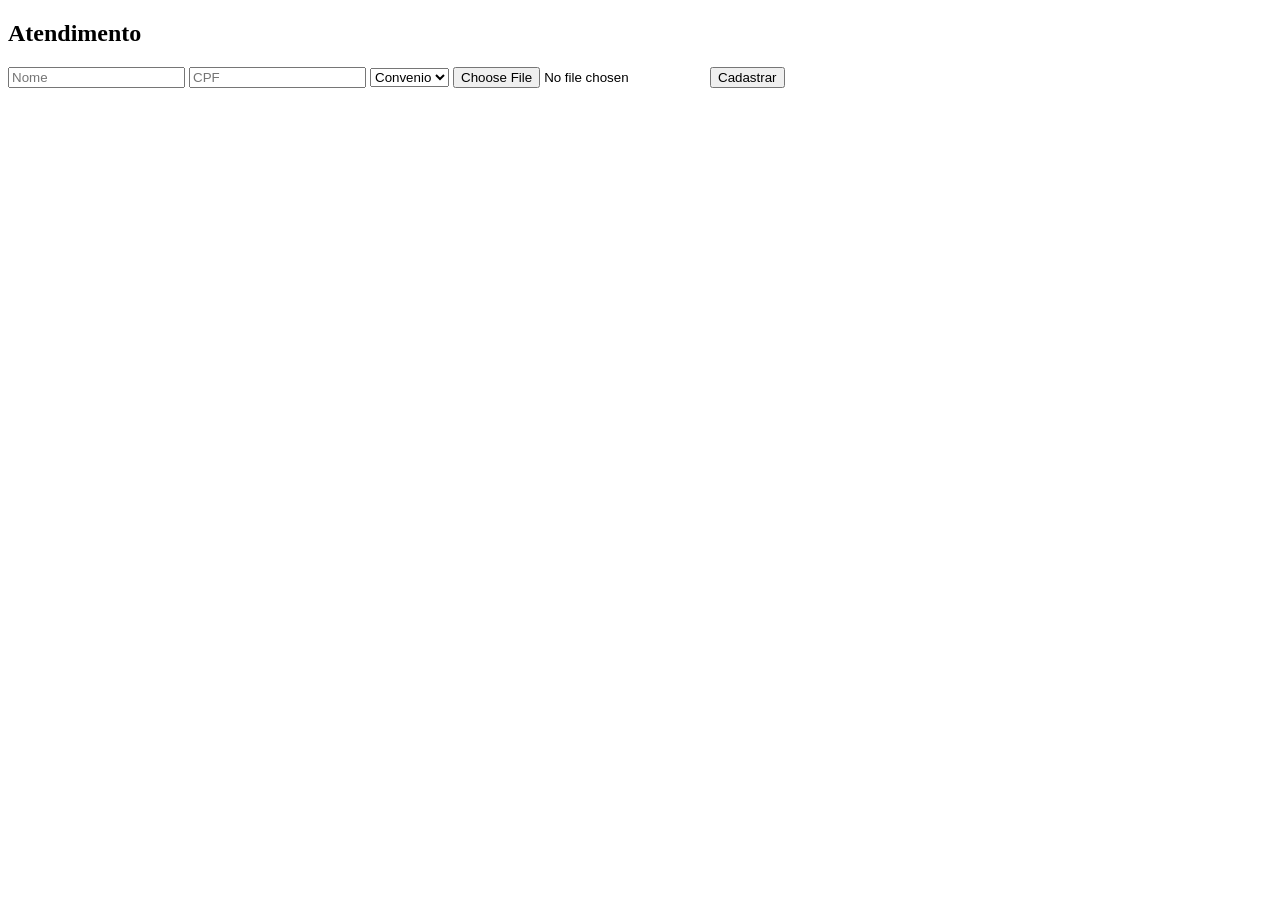
==== frontend/atendimento.html @ 6250096a "Add files via upload" ====
<!DOCTYPE html>
<html>
<head><link rel="stylesheet" href="style.css"></head>
<body>
<div class="container">
<h2>Atendimento</h2>

<input id="nome" placeholder="Nome">
<input id="cpf" placeholder="CPF">

<select id="tipo">
  <option>Convenio</option>
  <option>Particular</option>
</select>

<input type="file" id="foto">

<button onclick="cadastrar()">Cadastrar</button>
</div>

<script>
function cadastrar(){
 fetch("http://localhost:3000/atendimento",{
  method:"POST",
  headers:{"Content-Type":"application/json"},
  body: JSON.stringify({
    nome: nome.value,
    cpf: cpf.value,
    tipo: tipo.value
  })
 });
 alert("Paciente enviado para triagem");
}
</script>
</body>
</html>
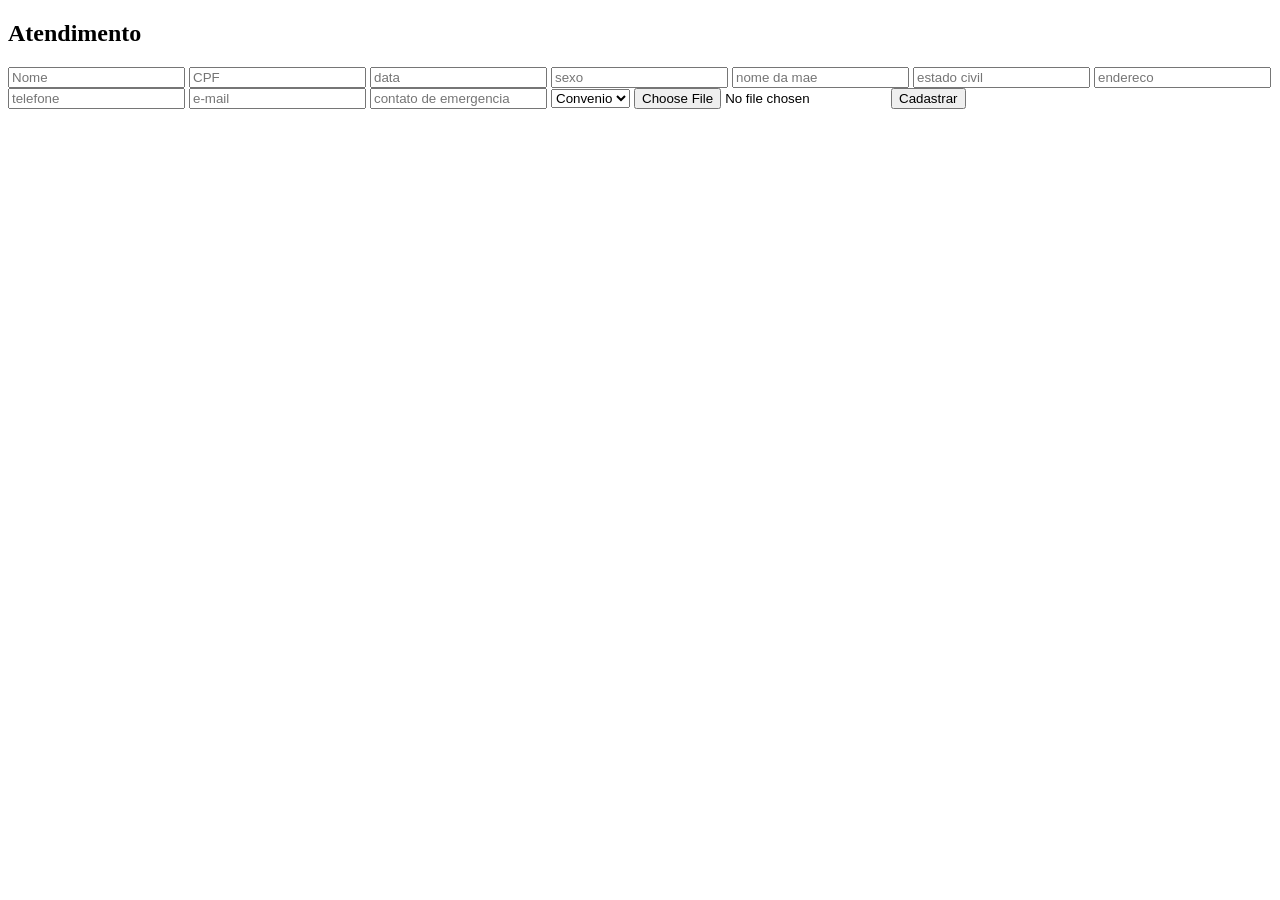
==== commit f0268a0c: "Expand patient form with additional fields Added additional input fields for patient information inc" ====
--- a/frontend/atendimento.html
+++ b/frontend/atendimento.html
@@ -1,12 +1,21 @@
 <!DOCTYPE html>
 <html>
-<head><link rel="stylesheet" href="style.css"></head>
+<head><link rel="stylesheet" href="/css/atendimento.css"></head>
 <body>
 <div class="container">
 <h2>Atendimento</h2>
 
 <input id="nome" placeholder="Nome">
 <input id="cpf" placeholder="CPF">
+<input id="data" placeholder="data">
+<input id="sexo" placeholder="sexo">
+<input id="nome da mae" placeholder="nome da mae">
+<input id="estado civil" placeholder="estado civil">
+<input id="endereo" placeholder="endereco">
+<input id="telefone" placeholder="telefone">
+<input id="e-mail" placeholder="e-mail">
+<input id="contato de emergencia" placeholder="contato de emergencia">
+  
 
 <select id="tipo">
   <option>Convenio</option>
@@ -33,4 +42,4 @@
 }
 </script>
 </body>
-</html>+</html>
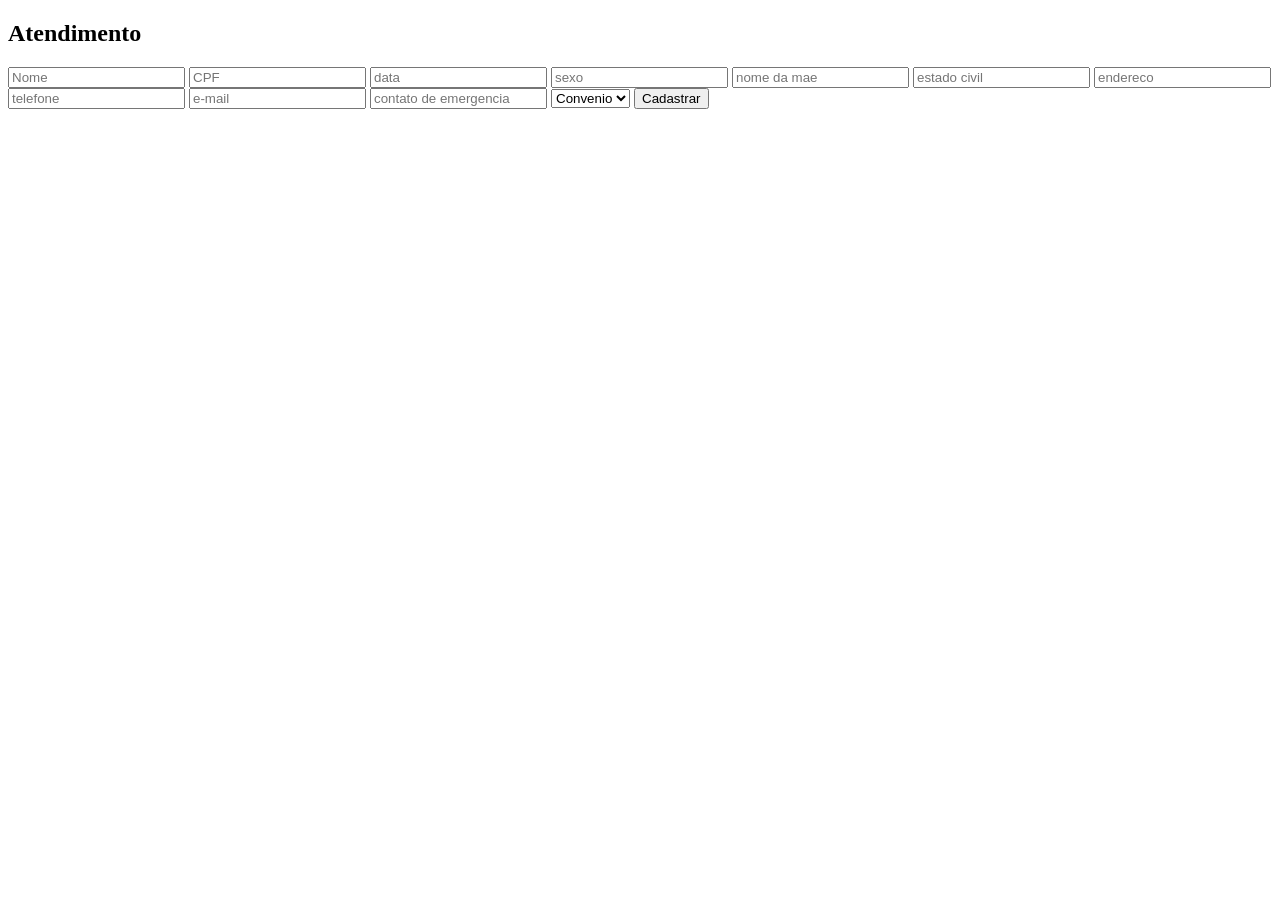
==== commit ee03db38: "Refactor atendimento.html structure and script" ====
--- a/frontend/atendimento.html
+++ b/frontend/atendimento.html
@@ -22,7 +22,7 @@
   <option>Particular</option>
 </select>
 
-<input type="file" id="foto">
+
 
 <button onclick="cadastrar()">Cadastrar</button>
 </div>
@@ -35,7 +35,14 @@
   body: JSON.stringify({
     nome: nome.value,
     cpf: cpf.value,
-    tipo: tipo.value
+    tipo: tipo.value,
+    data: data.value,
+    responsavel: responsavel.value,
+    estadocivil: estadocivil.value,
+    endereco: endereco.value,
+    telefone: telefone.value,
+    email: email.value,
+    emergencia: emergencia.value
   })
  });
  alert("Paciente enviado para triagem");
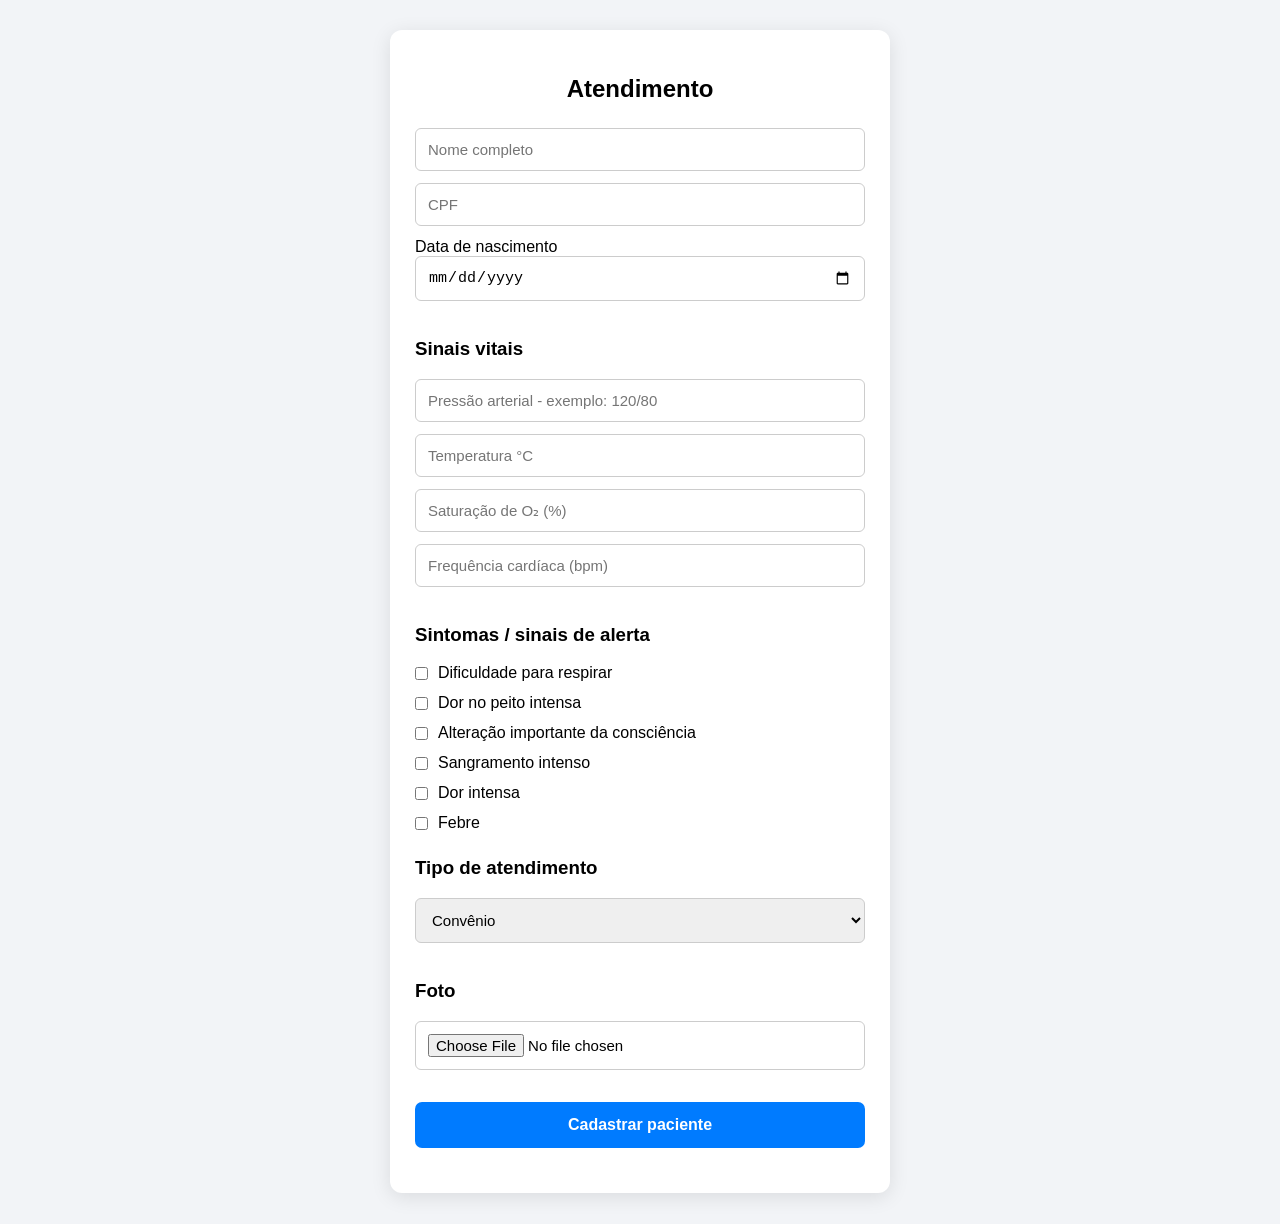
==== commit 4f5755cc: "Update atendimento.html" ====
--- a/frontend/atendimento.html
+++ b/frontend/atendimento.html
@@ -1,52 +1,510 @@
 <!DOCTYPE html>
-<html>
-<head><link rel="stylesheet" href="/css/atendimento.css"></head>
+<html lang="pt-BR">
+
+<head>
+    <meta charset="UTF-8">
+    <meta name="viewport" content="width=device-width, initial-scale=1.0">
+
+    <title>Atendimento</title>
+
+    <style>
+        * {
+            box-sizing: border-box;
+        }
+
+        body {
+            margin: 0;
+            padding: 30px;
+            font-family: Arial, sans-serif;
+            background: #f2f4f7;
+        }
+
+        .container {
+            max-width: 500px;
+            margin: auto;
+            padding: 25px;
+            background: white;
+            border-radius: 12px;
+            box-shadow: 0 4px 20px rgba(0, 0, 0, 0.10);
+        }
+
+        h2 {
+            text-align: center;
+            margin-bottom: 25px;
+        }
+
+        h3 {
+            margin-top: 25px;
+        }
+
+        input,
+        select {
+            width: 100%;
+            padding: 12px;
+            margin-bottom: 12px;
+            border: 1px solid #ccc;
+            border-radius: 6px;
+            font-size: 15px;
+        }
+
+        .check {
+            display: flex;
+            align-items: center;
+            gap: 10px;
+            margin: 12px 0;
+        }
+
+        .check input {
+            width: auto;
+            margin: 0;
+        }
+
+        button {
+            width: 100%;
+            padding: 14px;
+            margin-top: 20px;
+
+            border: none;
+            border-radius: 7px;
+
+            background: #007bff;
+            color: white;
+
+            font-size: 16px;
+            font-weight: bold;
+
+            cursor: pointer;
+        }
+
+        button:hover {
+            background: #0056b3;
+        }
+
+        #resultado {
+            margin-top: 20px;
+        }
+
+        .risco {
+            padding: 20px;
+            border-radius: 10px;
+            text-align: center;
+            font-size: 22px;
+            font-weight: bold;
+        }
+
+        .vermelho {
+            background: #dc3545;
+            color: white;
+        }
+
+        .amarelo {
+            background: #ffc107;
+            color: black;
+        }
+
+        .verde {
+            background: #28a745;
+            color: white;
+        }
+
+        .erro {
+            color: #dc3545;
+            font-weight: bold;
+            text-align: center;
+        }
+    </style>
+</head>
+
 <body>
+
 <div class="container">
-<h2>Atendimento</h2>
-
-<input id="nome" placeholder="Nome">
-<input id="cpf" placeholder="CPF">
-<input id="data" placeholder="data">
-<input id="sexo" placeholder="sexo">
-<input id="nome da mae" placeholder="nome da mae">
-<input id="estado civil" placeholder="estado civil">
-<input id="endereo" placeholder="endereco">
-<input id="telefone" placeholder="telefone">
-<input id="e-mail" placeholder="e-mail">
-<input id="contato de emergencia" placeholder="contato de emergencia">
-  
-
-<select id="tipo">
-  <option>Convenio</option>
-  <option>Particular</option>
-</select>
-
-
-
-<button onclick="cadastrar()">Cadastrar</button>
+
+    <h2>Atendimento</h2>
+
+    <!-- DADOS DO PACIENTE -->
+
+    <input
+        type="text"
+        id="nome"
+        placeholder="Nome completo"
+    >
+
+    <input
+        type="text"
+        id="cpf"
+        placeholder="CPF"
+    >
+
+    <label>Data de nascimento</label>
+
+    <input
+        type="date"
+        id="dataNascimento"
+    >
+
+    <!-- SINAIS VITAIS -->
+
+    <h3>Sinais vitais</h3>
+
+    <input
+        type="text"
+        id="pressao"
+        placeholder="Pressão arterial - exemplo: 120/80"
+    >
+
+    <input
+        type="number"
+        id="temperatura"
+        placeholder="Temperatura °C"
+        step="0.1"
+    >
+
+    <input
+        type="number"
+        id="saturacao"
+        placeholder="Saturação de O₂ (%)"
+    >
+
+    <input
+        type="number"
+        id="frequencia"
+        placeholder="Frequência cardíaca (bpm)"
+    >
+
+    <!-- SINTOMAS -->
+
+    <h3>Sintomas / sinais de alerta</h3>
+
+    <label class="check">
+        <input type="checkbox" id="faltaAr">
+        Dificuldade para respirar
+    </label>
+
+    <label class="check">
+        <input type="checkbox" id="dorPeito">
+        Dor no peito intensa
+    </label>
+
+    <label class="check">
+        <input type="checkbox" id="inconsciente">
+        Alteração importante da consciência
+    </label>
+
+    <label class="check">
+        <input type="checkbox" id="sangramento">
+        Sangramento intenso
+    </label>
+
+    <label class="check">
+        <input type="checkbox" id="dorIntensa">
+        Dor intensa
+    </label>
+
+    <label class="check">
+        <input type="checkbox" id="febre">
+        Febre
+    </label>
+
+    <!-- TIPO DE ATENDIMENTO -->
+
+    <h3>Tipo de atendimento</h3>
+
+    <select id="tipo">
+        <option value="Convenio">Convênio</option>
+        <option value="Particular">Particular</option>
+    </select>
+
+    <!-- FOTO -->
+
+    <h3>Foto</h3>
+
+    <input
+        type="file"
+        id="foto"
+        accept="image/*"
+    >
+
+    <!-- BOTÃO -->
+
+    <button onclick="cadastrar()">
+        Cadastrar paciente
+    </button>
+
+    <!-- RESULTADO -->
+
+    <div id="resultado"></div>
+
 </div>
 
+
 <script>
-function cadastrar(){
- fetch("http://localhost:3000/atendimento",{
-  method:"POST",
-  headers:{"Content-Type":"application/json"},
-  body: JSON.stringify({
-    nome: nome.value,
-    cpf: cpf.value,
-    tipo: tipo.value,
-    data: data.value,
-    responsavel: responsavel.value,
-    estadocivil: estadocivil.value,
-    endereco: endereco.value,
-    telefone: telefone.value,
-    email: email.value,
-    emergencia: emergencia.value
-  })
- });
- alert("Paciente enviado para triagem");
+
+function identificarRisco() {
+
+    /*
+     * ATENÇÃO:
+     * Esta é uma regra demonstrativa.
+     * Em um sistema real, utilize o protocolo
+     * de classificação de risco adotado pelo serviço.
+     */
+
+    const faltaAr =
+        document.getElementById("faltaAr").checked;
+
+    const dorPeito =
+        document.getElementById("dorPeito").checked;
+
+    const inconsciente =
+        document.getElementById("inconsciente").checked;
+
+    const sangramento =
+        document.getElementById("sangramento").checked;
+
+    const dorIntensa =
+        document.getElementById("dorIntensa").checked;
+
+    const febre =
+        document.getElementById("febre").checked;
+
+    const saturacao =
+        Number(document.getElementById("saturacao").value);
+
+    const temperatura =
+        Number(document.getElementById("temperatura").value);
+
+
+    // ==========================================
+    // 🔴 VERMELHO
+    // ==========================================
+
+    if (
+        faltaAr ||
+        dorPeito ||
+        inconsciente ||
+        sangramento
+    ) {
+
+        return "vermelho";
+    }
+
+
+    // ==========================================
+    // 🟡 AMARELO
+    // ==========================================
+
+    if (
+        dorIntensa ||
+        febre ||
+        (saturacao > 0 && saturacao < 94) ||
+        (temperatura >= 39)
+    ) {
+
+        return "amarelo";
+    }
+
+
+    // ==========================================
+    // 🟢 VERDE
+    // ==========================================
+
+    return "verde";
 }
+
+
+function mostrarRisco(risco) {
+
+    const resultado =
+        document.getElementById("resultado");
+
+
+    let texto = "";
+
+    if (risco === "vermelho") {
+
+        texto = "🔴 VERMELHO - Prioridade máxima";
+
+    }
+
+    else if (risco === "amarelo") {
+
+        texto = "🟡 AMARELO - Atendimento prioritário";
+
+    }
+
+    else {
+
+        texto = "🟢 VERDE - Baixa prioridade";
+
+    }
+
+
+    resultado.innerHTML = `
+        <div class="risco ${risco}">
+            ${texto}
+        </div>
+    `;
+}
+
+
+async function cadastrar() {
+
+    const nome =
+        document.getElementById("nome").value.trim();
+
+    const cpf =
+        document.getElementById("cpf").value.trim();
+
+    const dataNascimento =
+        document.getElementById("dataNascimento").value;
+
+    const tipo =
+        document.getElementById("tipo").value;
+
+
+    // ==========================================
+    // VALIDAÇÃO
+    // ==========================================
+
+    if (!nome) {
+
+        alert("Digite o nome do paciente.");
+
+        return;
+    }
+
+    if (!cpf) {
+
+        alert("Digite o CPF.");
+
+        return;
+    }
+
+    if (!dataNascimento) {
+
+        alert("Digite a data de nascimento.");
+
+        return;
+    }
+
+
+    // ==========================================
+    // CLASSIFICAÇÃO
+    // ==========================================
+
+    const risco = identificarRisco();
+
+
+    // Mostra imediatamente na tela
+
+    mostrarRisco(risco);
+
+
+    // ==========================================
+    // DADOS
+    // ==========================================
+
+    const dados = {
+
+        nome: nome,
+
+        cpf: cpf,
+
+        dataNascimento: dataNascimento,
+
+        tipo: tipo,
+
+        risco: risco,
+
+        sinaisVitais: {
+
+            pressao:
+                document.getElementById("pressao").value,
+
+            temperatura:
+                document.getElementById("temperatura").value,
+
+            saturacao:
+                document.getElementById("saturacao").value,
+
+            frequencia:
+                document.getElementById("frequencia").value
+        },
+
+        sintomas: {
+
+            faltaAr:
+                document.getElementById("faltaAr").checked,
+
+            dorPeito:
+                document.getElementById("dorPeito").checked,
+
+            inconsciente:
+                document.getElementById("inconsciente").checked,
+
+            sangramento:
+                document.getElementById("sangramento").checked,
+
+            dorIntensa:
+                document.getElementById("dorIntensa").checked,
+
+            febre:
+                document.getElementById("febre").checked
+        }
+
+    };
+
+
+    // ==========================================
+    // ENVIA PARA O BACKEND
+    // ==========================================
+
+    try {
+
+        const resposta = await fetch(
+            "http://localhost:3000/atendimento",
+            {
+                method: "POST",
+
+                headers: {
+                    "Content-Type": "application/json"
+                },
+
+                body: JSON.stringify(dados)
+            }
+        );
+
+
+        if (!resposta.ok) {
+
+            throw new Error(
+                "Erro HTTP: " + resposta.status
+            );
+        }
+
+
+        alert(
+            "Paciente cadastrado!\n\n" +
+            "Classificação: " +
+            risco.toUpperCase()
+        );
+
+
+    } catch (erro) {
+
+        console.error(erro);
+
+        document.getElementById("resultado").innerHTML += `
+            <p class="erro">
+                Não foi possível conectar ao servidor.
+            </p>
+        `;
+
+    }
+
+}
+
 </script>
+
 </body>
+
 </html>
